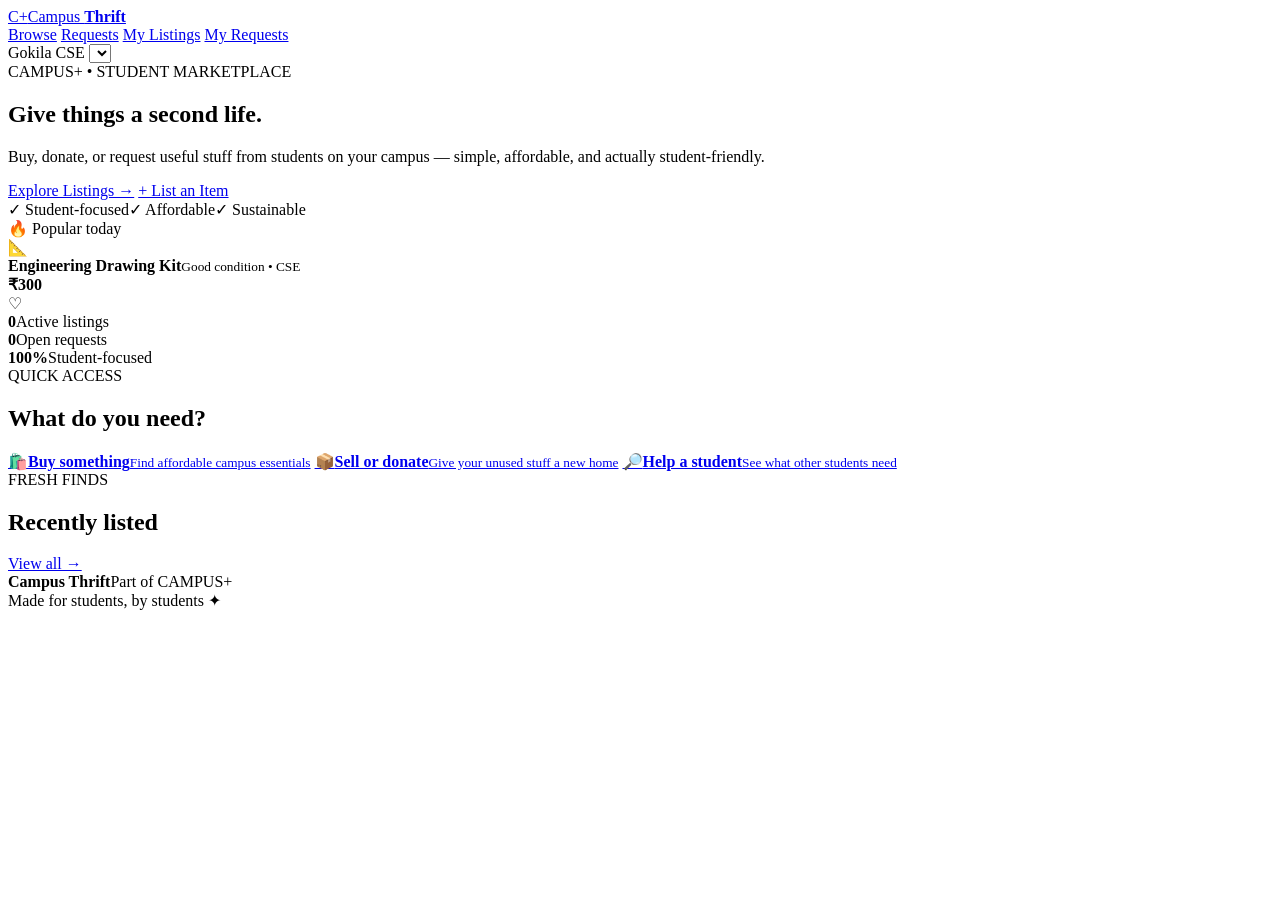
==== index.html @ 06d7e770 "Add files via upload" ====
<!DOCTYPE html>
<html lang="en">
<head>
<meta charset="UTF-8">
<meta name="viewport" content="width=device-width,initial-scale=1">
<title>Campus Thrift | CAMPUS+</title>
<link rel="stylesheet" href="css/style.css">
</head>
<body>
<div id="toast"></div>
<header class="topbar">
  <a class="brand" href="index.html"><span class="brand-mark">C+</span><span>Campus <b>Thrift</b></span></a>
  <nav>
    <a href="listings.html">Browse</a>
    <a href="requests.html">Requests</a>
    <a href="my-listings.html">My Listings</a>
    <a href="my-requests.html">My Requests</a>
  </nav>
  <div class="user-area">
    <span id="userName">Gokila CSE</span>
    <select id="userSelect" title="Demo user"></select>
  </div>
</header>

<main>
<section class="hero">
  <div class="hero-copy">
    <span class="eyebrow">CAMPUS+ • STUDENT MARKETPLACE</span>
    <h1>Give things a <span>second life.</span></h1>
    <p>Buy, donate, or request useful stuff from students on your campus — simple, affordable, and actually student-friendly.</p>
    <div class="hero-actions">
      <a class="btn primary" href="listings.html">Explore Listings →</a>
      <a class="btn ghost" href="create-listing.html">+ List an Item</a>
    </div>
    <div class="trust-row"><span>✓ Student-focused</span><span>✓ Affordable</span><span>✓ Sustainable</span></div>
  </div>
  <div class="hero-card">
    <div class="floating-tag">🔥 Popular today</div>
    <div class="product-art drawing">📐</div>
    <div class="mini-card">
      <div><b>Engineering Drawing Kit</b><small>Good condition • CSE</small></div>
      <strong>₹300</strong>
    </div>
    <div class="heart">♡</div>
  </div>
</section>

<section class="stats">
  <div><strong id="statListings">0</strong><span>Active listings</span></div>
  <div><strong id="statRequests">0</strong><span>Open requests</span></div>
  <div><strong>100%</strong><span>Student-focused</span></div>
</section>

<section class="section">
  <div class="section-head"><div><span class="eyebrow">QUICK ACCESS</span><h2>What do you need?</h2></div></div>
  <div class="quick-grid">
    <a href="listings.html?type=SELL" class="quick"><span>🛍️</span><b>Buy something</b><small>Find affordable campus essentials</small></a>
    <a href="create-listing.html" class="quick"><span>📦</span><b>Sell or donate</b><small>Give your unused stuff a new home</small></a>
    <a href="requests.html" class="quick"><span>🔎</span><b>Help a student</b><small>See what other students need</small></a>
  </div>
</section>

<section class="section">
  <div class="section-head"><div><span class="eyebrow">FRESH FINDS</span><h2>Recently listed</h2></div><a href="listings.html" class="text-link">View all →</a></div>
  <div id="recentListings" class="listing-grid"></div>
</section>
</main>
<footer><div><b>Campus Thrift</b><span>Part of CAMPUS+</span></div><span>Made for students, by students ✦</span></footer>
<script src="js/app.js"></script><script src="js/home.js"></script>
</body></html>
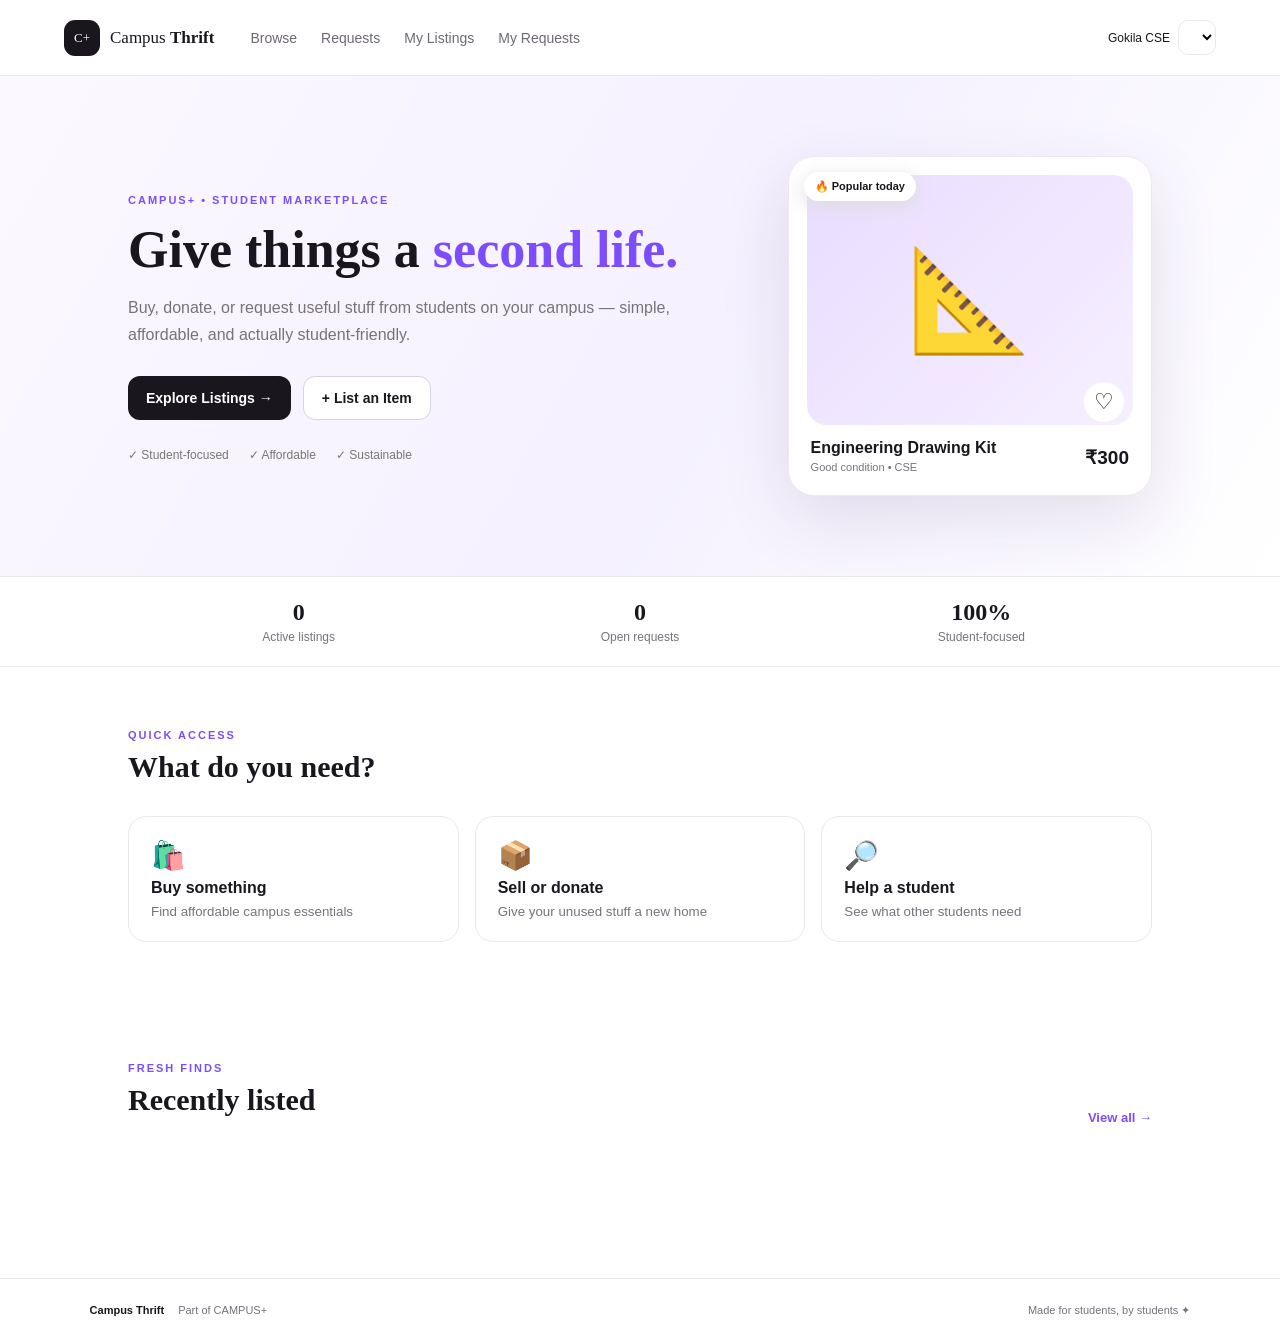
==== commit b0df100b: "Fix stylesheet link in index.html" ====
--- a/index.html
+++ b/index.html
@@ -4,7 +4,7 @@
 <meta charset="UTF-8">
 <meta name="viewport" content="width=device-width,initial-scale=1">
 <title>Campus Thrift | CAMPUS+</title>
-<link rel="stylesheet" href="css/style.css">
+<link rel="stylesheet" href="style.css">
 </head>
 <body>
 <div id="toast"></div>
@@ -67,4 +67,4 @@
 </main>
 <footer><div><b>Campus Thrift</b><span>Part of CAMPUS+</span></div><span>Made for students, by students ✦</span></footer>
 <script src="js/app.js"></script><script src="js/home.js"></script>
-</body></html>+</body></html>
--- a/style.css
+++ b/style.css
@@ -0,0 +1,3 @@
+@import url('https://fonts.googleapis.com/css2?family=DM+Sans:wght@400;500;600;700&family=Plus+Jakarta+Sans:wght@600;700;800&display=swap');
+:root{--ink:#19171d;--muted:#77727d;--line:#ebe7ed;--soft:#f7f4f8;--accent:#7c4dff;--accent2:#a66cff;--green:#16835a;--red:#b94052;--yellow:#a16a00}
+*{box-sizing:border-box}body{margin:0;color:var(--ink);font-family:"DM Sans",sans-serif;background:#fff}a{text-decoration:none;color:inherit}.topbar{height:76px;border-bottom:1px solid var(--line);display:flex;align-items:center;padding:0 5%;gap:36px;position:sticky;top:0;background:rgba(255,255,255,.94);backdrop-filter:blur(14px);z-index:10}.brand{display:flex;align-items:center;gap:10px;font-family:"Plus Jakarta Sans";font-size:17px;white-space:nowrap}.brand-mark{width:36px;height:36px;border-radius:11px;background:var(--ink);color:white;display:grid;place-items:center;font-size:13px}.brand b{font-weight:800}.topbar nav{display:flex;gap:24px;font-size:14px;color:#6e6872;flex:1}.topbar nav a:hover,.topbar nav .active{color:var(--ink)}.user-area{display:flex;align-items:center;gap:8px;font-size:12px}.user-area select{border:1px solid var(--line);padding:8px;border-radius:10px;background:white}.hero{background:linear-gradient(120deg,#fbf8ff,#f5f1ff 55%,#fff);min-height:490px;padding:80px 10%;display:flex;align-items:center;justify-content:space-between;gap:50px}.hero-copy{max-width:650px}.eyebrow{font-size:11px;letter-spacing:2px;font-weight:800;color:var(--accent)}h1,h2{font-family:"Plus Jakarta Sans";line-height:1.08}h1{font-size:52px;margin:14px 0}h1 span{color:var(--accent)}h2{font-size:30px;margin:8px 0}.hero p,.page-title p{color:var(--muted);font-size:16px;line-height:1.7;max-width:620px}.hero-actions{display:flex;gap:12px;margin:28px 0}.btn{display:inline-flex;align-items:center;justify-content:center;border:0;border-radius:12px;padding:13px 18px;font-weight:700;font-size:14px;cursor:pointer}.btn.primary{background:var(--ink);color:white}.btn.primary:hover{transform:translateY(-1px)}.btn.ghost{border:1px solid #d9d2df;background:white}.wide{width:100%}.trust-row{display:flex;gap:20px;color:#777;font-size:12px}.hero-card{width:370px;background:white;border:1px solid #eee8f2;border-radius:26px;padding:18px;box-shadow:0 25px 70px rgba(61,37,87,.12);position:relative}.floating-tag{position:absolute;top:15px;left:15px;background:#fff;border-radius:30px;padding:8px 11px;font-size:11px;font-weight:700;box-shadow:0 5px 20px #ddd}.product-art{height:250px;border-radius:20px;display:grid;place-items:center;font-size:100px;background:linear-gradient(135deg,#e9ddff,#f6efff)}.mini-card{display:flex;justify-content:space-between;align-items:center;padding:14px 4px 2px}.mini-card b{display:block}.mini-card small{color:var(--muted);font-size:11px}.mini-card strong{font-size:19px}.heart{position:absolute;right:27px;top:225px;background:white;border-radius:50%;width:40px;height:40px;display:grid;place-items:center;font-size:22px}.stats{display:grid;grid-template-columns:repeat(3,1fr);border-bottom:1px solid var(--line);border-top:1px solid var(--line);padding:22px 10%}.stats div{display:flex;flex-direction:column;align-items:center;gap:4px}.stats strong{font-family:"Plus Jakarta Sans";font-size:24px}.stats span{font-size:12px;color:var(--muted)}.section{padding:58px 10%}.section-head,.page-title{display:flex;align-items:flex-end;justify-content:space-between;gap:20px;margin-bottom:25px}.text-link{font-size:13px;font-weight:700;color:var(--accent)}.quick-grid{display:grid;grid-template-columns:repeat(3,1fr);gap:16px}.quick{border:1px solid var(--line);border-radius:18px;padding:22px;display:flex;flex-direction:column;gap:7px;transition:.2s}.quick:hover{transform:translateY(-3px);box-shadow:0 10px 30px #eee}.quick span{font-size:28px}.quick small{color:var(--muted)}.listing-grid{display:grid;grid-template-columns:repeat(3,1fr);gap:18px}.listing-card{border:1px solid var(--line);border-radius:18px;overflow:hidden;background:white;transition:.2s}.listing-card:hover{transform:translateY(-3px);box-shadow:0 12px 32px rgba(30,20,40,.08)}.thumb{height:170px;background:linear-gradient(135deg,#f1eaff,#f8f6fb);display:grid;place-items:center;font-size:65px;overflow:hidden}.thumb img{width:100%;height:100%;object-fit:cover}.card-body{padding:16px}.badges{display:flex;gap:6px;flex-wrap:wrap;margin-bottom:9px}.badge{font-size:10px;font-weight:800;padding:5px 8px;border-radius:20px;background:#f0eafb;color:#6841d5}.badge.green{background:#e7f6ef;color:var(--green)}.badge.red{background:#fae9ed;color:var(--red)}.badge.gray{background:#f0eff1;color:#6b666f}.listing-card h3{font-size:16px;margin:5px 0}.price{font-family:"Plus Jakarta Sans";font-size:18px}.meta{font-size:11px;color:var(--muted);line-height:1.7}.card-foot{display:flex;justify-content:space-between;align-items:center;margin-top:14px}.card-foot a{font-size:12px;font-weight:800;color:var(--accent)}.filters{display:grid;grid-template-columns:2fr 1fr 1fr 1fr;gap:10px;margin:25px 0}.searchbox{border:1px solid var(--line);border-radius:12px;padding:0 12px;display:flex;align-items:center;color:#999}.searchbox input{border:0;outline:0;padding:12px;width:100%;font:inherit}.filters select{border:1px solid var(--line);border-radius:12px;padding:0 12px;background:white;color:#555}.page{padding:58px 7%;max-width:1300px;margin:auto}.page-title h1{font-size:38px;margin:10px 0 5px}.narrow{max-width:850px}.form-card{border:1px solid var(--line);border-radius:20px;padding:28px;box-shadow:0 10px 40px rgba(30,20,40,.04)}label{display:block;font-size:13px;font-weight:700;margin-bottom:18px}input,textarea,form select{display:block;width:100%;margin-top:8px;border:1px solid #ddd7e0;border-radius:11px;padding:12px;font:inherit;outline:none;background:white}textarea{min-height:120px;resize:vertical}input:focus,textarea:focus,select:focus{border-color:var(--accent);box-shadow:0 0 0 3px #eee8ff}.two{display:grid;grid-template-columns:1fr 1fr;gap:16px}.muted{font-weight:400;color:#aaa}.request-grid{display:grid;grid-template-columns:repeat(2,1fr);gap:18px}.request-card{border:1px solid var(--line);border-radius:18px;padding:20px}.request-card h3{margin:5px 0 9px}.request-card p{font-size:13px;line-height:1.6;color:var(--muted)}.request-card .bottom{display:flex;justify-content:space-between;align-items:center;border-top:1px solid var(--line);padding-top:12px;margin-top:14px;font-size:11px;color:var(--muted)}.detail{display:grid;grid-template-columns:1fr 1fr;gap:45px;align-items:start}.detail .big-img{height:460px;border-radius:24px;background:linear-gradient(135deg,#eee5ff,#f8f6fb);display:grid;place-items:center;font-size:130px;overflow:hidden}.detail .big-img img{width:100%;height:100%;object-fit:cover}.detail h1{font-size:42px}.detail-price{font-size:30px;font-family:"Plus Jakarta Sans";margin:18px 0}.info-list{display:grid;grid-template-columns:1fr 1fr;gap:10px;margin:22px 0}.info{background:var(--soft);padding:12px;border-radius:12px}.info small{display:block;color:var(--muted);font-size:10px}.info b{font-size:13px}.interest{border:1px solid var(--line);border-radius:18px;padding:18px;margin-top:20px}.interest textarea{min-height:80px}.danger{color:var(--red)!important}.empty{border:1px dashed #d8d2dc;border-radius:18px;padding:50px;text-align:center;color:var(--muted);grid-column:1/-1}.empty b{display:block;color:var(--ink);font-size:17px;margin-bottom:6px}footer{border-top:1px solid var(--line);padding:25px 7%;display:flex;justify-content:space-between;color:var(--muted);font-size:11px;margin-top:70px}footer div{display:flex;gap:14px}footer b{color:var(--ink)}#toast{position:fixed;right:25px;bottom:25px;background:var(--ink);color:#fff;padding:13px 18px;border-radius:12px;font-size:13px;z-index:50;opacity:0;transform:translateY(10px);transition:.25s;pointer-events:none}#toast.show{opacity:1;transform:none}@media(max-width:850px){.topbar{padding:0 4%;gap:12px}.topbar nav{display:none}.hero{padding:55px 6%;flex-direction:column}.hero-card{width:100%}h1{font-size:39px}.section,.page{padding:42px 6%}.listing-grid,.quick-grid,.request-grid,.detail{grid-template-columns:1fr}.filters{grid-template-columns:1fr 1fr}.filters .searchbox{grid-column:1/-1}.stats{padding:20px 6%}.two{grid-template-columns:1fr}.page-title{align-items:flex-start;flex-direction:column}.detail .big-img{height:330px}}
